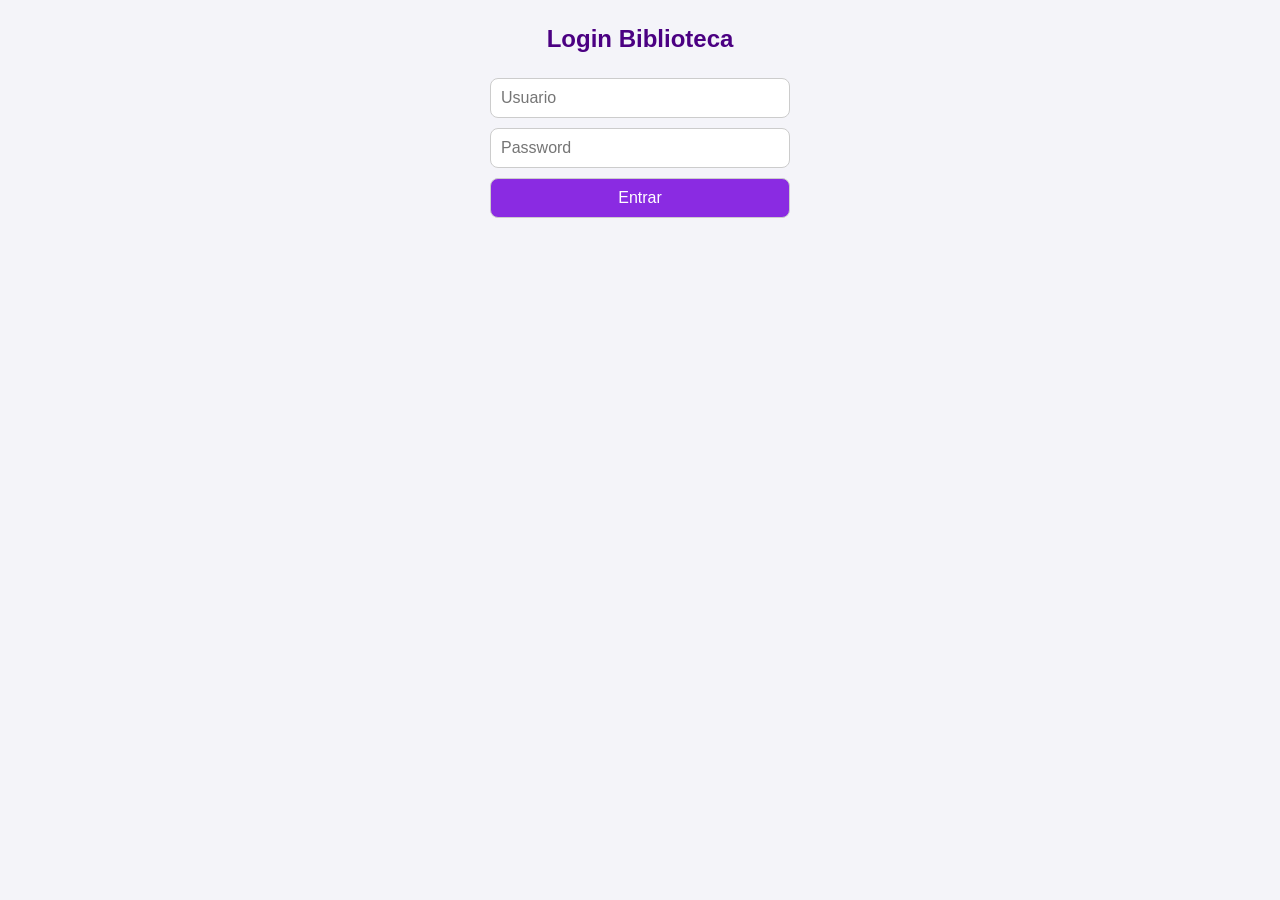
==== src/main/resources/static/index.html @ 3a38c508 "first commit" ====
<!DOCTYPE html>
<html lang="es">
<head>
    <meta charset="UTF-8">
    <title>Login Biblioteca</title>
    <link rel="stylesheet" href="css/styles.css">
</head>
<body>
    <div class="container">
        <h2>Login Biblioteca</h2>
        <input id="usuario" placeholder="Usuario">
        <input id="password" type="password" placeholder="Password">
        <button onclick="login()">Entrar</button>
    </div>
    <script src="js/app.js"></script>
</body>
</html>
---- src/main/resources/static/css/styles.css ----
* {
    margin: 0;
    padding: 0;
    box-sizing: border-box;
    font-family: Arial, sans-serif;
}

body {
    background-color: #f4f4f9;
    color: #333;
    line-height: 1.6;
    padding: 20px;
}

h2 {
    text-align: center;
    margin-bottom: 20px;
    color: #4b0082; /* morado oscuro */
}

input, button {
    display: block;
    width: 300px;
    margin: 10px auto;
    padding: 10px;
    font-size: 16px;
    border-radius: 8px;
    border: 1px solid #ccc;
}

input:focus {
    outline: none;
    border-color: #8a2be2; /* morado */
    box-shadow: 0 0 5px #8a2be2;
}

button {
    background-color: #8a2be2;
    color: white;
    cursor: pointer;
    transition: 0.3s;
}

button:hover {
    background-color: #5d0fa5;
}

#resultados, #historialResultados {
    width: 80%;
    max-width: 600px;
    margin: 20px auto;
    padding: 15px;
    background-color: #fff;
    border-radius: 10px;
    box-shadow: 0 0 10px rgba(0,0,0,0.1);
}

p {
    padding: 8px 0;
    border-bottom: 1px solid #eee;
}

p:last-child {
    border-bottom: none;
}

.container {
    max-width: 600px;
    margin: auto;
}
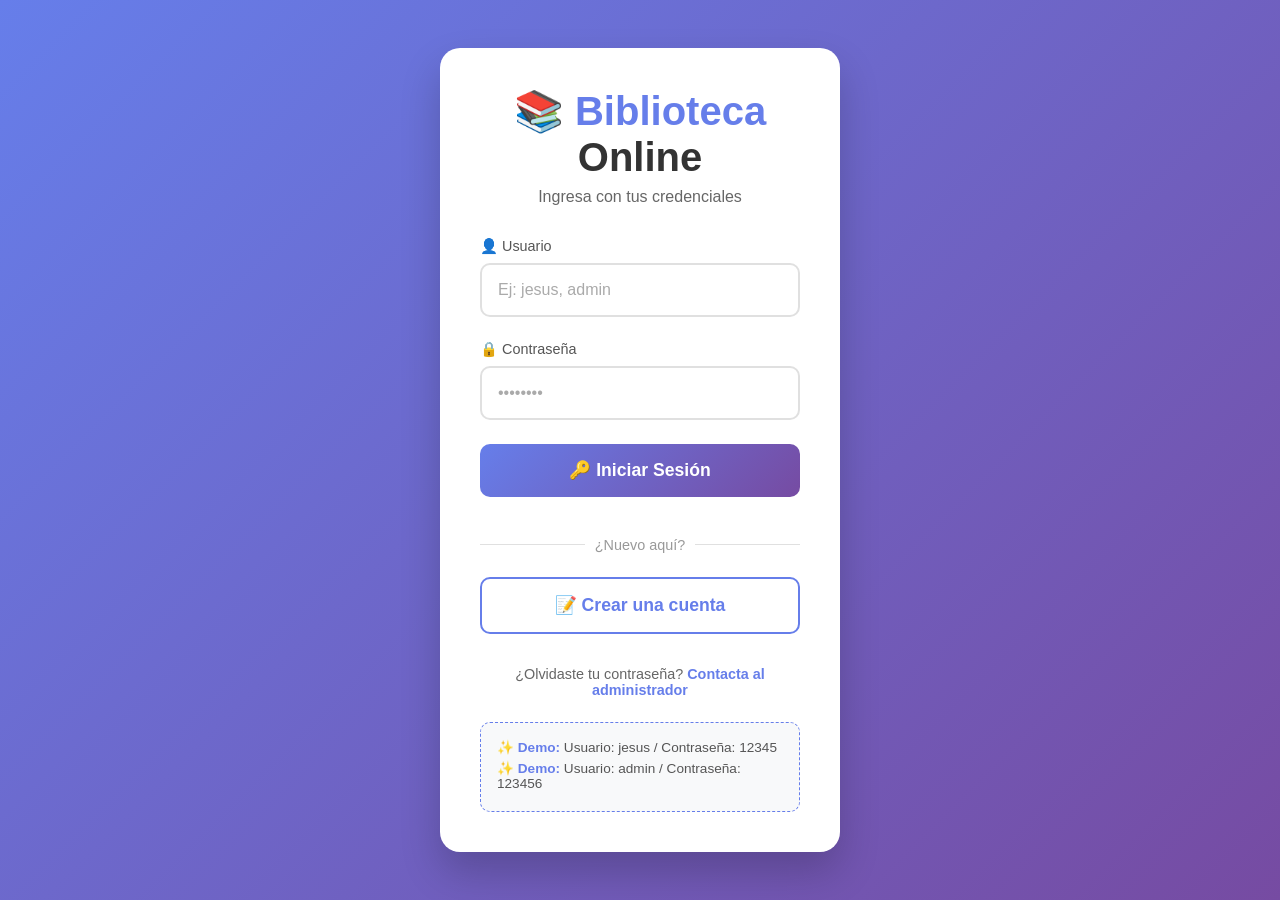
==== commit 393ac064: "Proyecto biblioteca completo-Versión final" ====
--- a/src/main/resources/static/index.html
+++ b/src/main/resources/static/index.html
@@ -2,16 +2,352 @@
 <html lang="es">
 <head>
     <meta charset="UTF-8">
-    <title>Login Biblioteca</title>
+    <meta name="viewport" content="width=device-width, initial-scale=1.0">
+    <title>Login - Biblioteca Online</title>
     <link rel="stylesheet" href="css/styles.css">
+    <style>
+        * {
+            margin: 0;
+            padding: 0;
+            box-sizing: border-box;
+        }
+
+        body {
+            font-family: 'Segoe UI', Tahoma, Geneva, Verdana, sans-serif;
+            background: linear-gradient(135deg, #667eea 0%, #764ba2 100%);
+            min-height: 100vh;
+            display: flex;
+            justify-content: center;
+            align-items: center;
+        }
+
+        .login-container {
+            background: white;
+            padding: 2.5rem;
+            border-radius: 20px;
+            box-shadow: 0 20px 40px rgba(0,0,0,0.2);
+            width: 100%;
+            max-width: 400px;
+            margin: 1rem;
+            animation: slideUp 0.5s ease;
+        }
+
+        @keyframes slideUp {
+            from {
+                opacity: 0;
+                transform: translateY(30px);
+            }
+            to {
+                opacity: 1;
+                transform: translateY(0);
+            }
+        }
+
+        .login-header {
+            text-align: center;
+            margin-bottom: 2rem;
+        }
+
+        .login-header h1 {
+            color: #333;
+            font-size: 2.5rem;
+            margin-bottom: 0.5rem;
+        }
+
+        .login-header h1 span {
+            color: #667eea;
+        }
+
+        .login-header p {
+            color: #666;
+            font-size: 1rem;
+        }
+
+        .input-group {
+            margin-bottom: 1.5rem;
+        }
+
+        .input-group label {
+            display: block;
+            margin-bottom: 0.5rem;
+            color: #555;
+            font-weight: 500;
+            font-size: 0.9rem;
+        }
+
+        .input-group input {
+            width: 100%;
+            padding: 1rem;
+            border: 2px solid #e0e0e0;
+            border-radius: 10px;
+            font-size: 1rem;
+            transition: all 0.3s ease;
+            outline: none;
+        }
+
+        .input-group input:focus {
+            border-color: #667eea;
+            box-shadow: 0 0 0 3px rgba(102, 126, 234, 0.1);
+        }
+
+        .input-group input::placeholder {
+            color: #aaa;
+        }
+
+        .btn-login {
+            width: 100%;
+            padding: 1rem;
+            background: linear-gradient(135deg, #667eea 0%, #764ba2 100%);
+            color: white;
+            border: none;
+            border-radius: 10px;
+            font-size: 1.1rem;
+            font-weight: 600;
+            cursor: pointer;
+            transition: all 0.3s ease;
+            margin-bottom: 1rem;
+        }
+
+        .btn-login:hover {
+            transform: translateY(-2px);
+            box-shadow: 0 10px 20px rgba(102, 126, 234, 0.3);
+        }
+
+        .btn-login:active {
+            transform: translateY(0);
+        }
+
+        /* NUEVO: Botón de registro */
+        .btn-register {
+            width: 100%;
+            padding: 1rem;
+            background: transparent;
+            color: #667eea;
+            border: 2px solid #667eea;
+            border-radius: 10px;
+            font-size: 1.1rem;
+            font-weight: 600;
+            cursor: pointer;
+            transition: all 0.3s ease;
+            margin-bottom: 1rem;
+            text-decoration: none;
+            display: inline-block;
+            text-align: center;
+        }
+
+        .btn-register:hover {
+            background: #667eea;
+            color: white;
+            transform: translateY(-2px);
+            box-shadow: 0 10px 20px rgba(102, 126, 234, 0.3);
+        }
+
+        .btn-register:active {
+            transform: translateY(0);
+        }
+
+        /* Divisor */
+        .divider {
+            display: flex;
+            align-items: center;
+            text-align: center;
+            margin: 1.5rem 0;
+            color: #999;
+        }
+
+        .divider::before,
+        .divider::after {
+            content: '';
+            flex: 1;
+            border-bottom: 1px solid #e0e0e0;
+        }
+
+        .divider span {
+            padding: 0 10px;
+            font-size: 0.9rem;
+        }
+
+        .login-footer {
+            text-align: center;
+            color: #666;
+            font-size: 0.9rem;
+            margin-top: 1rem;
+        }
+
+        .login-footer a {
+            color: #667eea;
+            text-decoration: none;
+            font-weight: 600;
+        }
+
+        .login-footer a:hover {
+            text-decoration: underline;
+        }
+
+        /* Mensajes de alerta */
+        .alert {
+            padding: 1rem;
+            border-radius: 8px;
+            margin-bottom: 1rem;
+            text-align: center;
+            font-size: 0.9rem;
+            display: none;
+        }
+
+        .alert.show {
+            display: block;
+            animation: shake 0.3s ease;
+        }
+
+        .alert-success {
+            background-color: #d4edda;
+            color: #155724;
+            border-left: 4px solid #4CAF50;
+        }
+
+        .alert-error {
+            background-color: #f8d7da;
+            color: #721c24;
+            border-left: 4px solid #ff4444;
+        }
+
+        @keyframes shake {
+            0%, 100% { transform: translateX(0); }
+            25% { transform: translateX(-5px); }
+            75% { transform: translateX(5px); }
+        }
+
+        /* Demo credentials */
+        .demo-credentials {
+            background-color: #f8f9fa;
+            padding: 1rem;
+            border-radius: 10px;
+            margin-top: 1.5rem;
+            font-size: 0.85rem;
+            border: 1px dashed #667eea;
+        }
+
+        .demo-credentials p {
+            color: #555;
+            margin-bottom: 0.3rem;
+        }
+
+        .demo-credentials span {
+            color: #667eea;
+            font-weight: 600;
+        }
+    </style>
 </head>
 <body>
-    <div class="container">
-        <h2>Login Biblioteca</h2>
-        <input id="usuario" placeholder="Usuario">
-        <input id="password" type="password" placeholder="Password">
-        <button onclick="login()">Entrar</button>
+    <div class="login-container">
+        <div class="login-header">
+            <h1>📚 <span>Biblioteca</span> Online</h1>
+            <p>Ingresa con tus credenciales</p>
+        </div>
+
+        <!-- Mensaje de alerta (para éxito/error) -->
+        <div class="alert" id="alertMessage"></div>
+
+        <form onsubmit="event.preventDefault(); login();">
+            <div class="input-group">
+                <label for="usuario">👤 Usuario</label>
+                <input type="text" id="usuario" placeholder="Ej: jesus, admin" required>
+            </div>
+
+            <div class="input-group">
+                <label for="password">🔒 Contraseña</label>
+                <input type="password" id="password" placeholder="••••••••" required>
+            </div>
+
+            <button type="submit" class="btn-login">
+                <span>🔑</span> Iniciar Sesión
+            </button>
+        </form>
+
+        <!-- NUEVO: Divisor y botón de registro -->
+        <div class="divider">
+            <span>¿Nuevo aquí?</span>
+        </div>
+
+        <a href="registro.html" class="btn-register">
+            <span>📝</span> Crear una cuenta
+        </a>
+
+        <div class="login-footer">
+            <p>¿Olvidaste tu contraseña? <a href="#">Contacta al administrador</a></p>
+        </div>
+
+        <div class="demo-credentials">
+            <p><span>✨ Demo:</span> Usuario: jesus / Contraseña: 12345</p>
+            <p><span>✨ Demo:</span> Usuario: admin / Contraseña: 123456</p>
+        </div>
     </div>
+
     <script src="js/app.js"></script>
+    <script>
+        const API = "http://localhost:8080";
+
+        function mostrarMensaje(mensaje, tipo) {
+            const alert = document.getElementById('alertMessage');
+            alert.textContent = mensaje;
+            alert.className = 'alert show alert-' + tipo;
+            
+            // Ocultar después de 5 segundos
+            setTimeout(() => {
+                alert.classList.remove('show');
+            }, 5000);
+        }
+
+        function login() {
+            let usuario = document.getElementById("usuario").value;
+            let password = document.getElementById("password").value;
+
+            if (!usuario || !password) {
+                mostrarMensaje('Por favor completa todos los campos', 'error');
+                return;
+            }
+
+            fetch(API + "/usuarios/login", {
+                method: "POST",
+                headers: {"Content-Type": "application/json"},
+                body: JSON.stringify({nombre: usuario, password: password})
+            })
+            .then(async response => {
+                if (response.ok) {
+                    return response.json();
+                } else {
+                    const error = await response.text();
+                    throw new Error(error);
+                }
+            })
+            .then(data => {
+                if (data && data.id) {
+                    mostrarMensaje('✅ Login exitoso! Redirigiendo...', 'success');
+                    localStorage.setItem('usuarioId', data.id);
+                    localStorage.setItem('usuarioNombre', data.nombre);
+                    
+                    setTimeout(() => {
+                        window.location.href = "buscar.html";
+                    }, 1500);
+                } else {
+                    mostrarMensaje('❌ Usuario o contraseña incorrectos', 'error');
+                }
+            })
+            .catch(err => {
+                console.error("Error:", err);
+                mostrarMensaje('❌ Error al conectar con el servidor', 'error');
+            });
+        }
+
+        // Mostrar mensaje si viene de registro exitoso
+        document.addEventListener('DOMContentLoaded', function() {
+            const urlParams = new URLSearchParams(window.location.search);
+            if (urlParams.get('registro') === 'exitoso') {
+                const usuario = urlParams.get('usuario');
+                mostrarMensaje(`✅ ¡Registro exitoso! Bienvenido ${usuario}. Por favor inicia sesión.`, 'success');
+                document.getElementById('usuario').value = usuario;
+            }
+        });
+    </script>
 </body>
 </html>
--- a/src/main/resources/static/css/styles.css
+++ b/src/main/resources/static/css/styles.css
@@ -1,70 +1,592 @@
+/* ===== RESET Y ESTILOS GLOBALES ===== */
 * {
     margin: 0;
     padding: 0;
     box-sizing: border-box;
-    font-family: Arial, sans-serif;
 }
 
 body {
-    background-color: #f4f4f9;
+    font-family: 'Segoe UI', Tahoma, Geneva, Verdana, sans-serif;
+    background: linear-gradient(135deg, #667eea 0%, #764ba2 100%);
+    min-height: 100vh;
     color: #333;
-    line-height: 1.6;
-    padding: 20px;
+}
+
+/* ===== BARRA DE NAVEGACIÓN ===== */
+.navbar {
+    background-color: rgba(255, 255, 255, 0.95);
+    padding: 1rem 2rem;
+    box-shadow: 0 2px 10px rgba(0,0,0,0.1);
+    position: sticky;
+    top: 0;
+    z-index: 1000;
+    display: flex;
+    justify-content: space-between;
+    align-items: center;
+    flex-wrap: wrap;
+    backdrop-filter: blur(10px);
+}
+
+.nav-brand {
+    font-size: 1.5rem;
+    font-weight: bold;
+    color: #667eea;
+    display: flex;
+    align-items: center;
+    gap: 0.5rem;
+}
+
+.nav-brand i {
+    font-size: 1.8rem;
+}
+
+.nav-menu {
+    display: flex;
+    gap: 1rem;
+    align-items: center;
+    flex-wrap: wrap;
+}
+
+.nav-menu a {
+    text-decoration: none;
+    color: #333;
+    padding: 0.5rem 1rem;
+    border-radius: 5px;
+    transition: all 0.3s ease;
+    font-weight: 500;
+    display: flex;
+    align-items: center;
+    gap: 0.3rem;
+}
+
+.nav-menu a:hover {
+    background-color: #667eea;
+    color: white;
+    transform: translateY(-2px);
+}
+
+.nav-menu a.active {
+    background-color: #667eea;
+    color: white;
+}
+
+.user-info {
+    color: #667eea;
+    font-weight: 500;
+    margin-right: 1rem;
+    padding: 0.5rem 1rem;
+    background-color: #f0f0ff;
+    border-radius: 20px;
+    display: flex;
+    align-items: center;
+    gap: 0.5rem;
+    border: 1px solid #667eea;
+}
+
+.logout-btn {
+    background-color: #ff4444;
+    color: white !important;
+}
+
+.logout-btn:hover {
+    background-color: #cc0000 !important;
+}
+
+/* ===== CONTENEDORES PRINCIPALES ===== */
+.container {
+    max-width: 1200px;
+    margin: 2rem auto;
+    padding: 0 1rem;
+}
+
+/* ===== TARJETAS ===== */
+.card {
+    background: white;
+    padding: 2rem;
+    border-radius: 15px;
+    box-shadow: 0 4px 15px rgba(0,0,0,0.1);
+    margin-bottom: 2rem;
+    animation: slideUp 0.5s ease;
+}
+
+@keyframes slideUp {
+    from {
+        opacity: 0;
+        transform: translateY(30px);
+    }
+    to {
+        opacity: 1;
+        transform: translateY(0);
+    }
+}
+
+/* ===== TÍTULOS ===== */
+h1 {
+    color: #333;
+    margin-bottom: 1rem;
+    font-size: 2.5rem;
+}
+
+h1 span {
+    color: #667eea;
 }
 
 h2 {
+    color: #333;
+    margin-bottom: 1rem;
+    font-size: 2rem;
+}
+
+h3 {
+    color: #333;
+    margin-bottom: 1rem;
+    font-size: 1.5rem;
+    border-bottom: 2px solid #f0f0f0;
+    padding-bottom: 0.5rem;
+}
+
+/* ===== FORMULARIOS ===== */
+.input-group {
+    margin-bottom: 1.5rem;
+}
+
+.input-group label {
+    display: block;
+    margin-bottom: 0.5rem;
+    color: #555;
+    font-weight: 500;
+    font-size: 0.9rem;
+}
+
+.input-group input,
+.input-group select,
+.input-group textarea {
+    width: 100%;
+    padding: 1rem;
+    border: 2px solid #e0e0e0;
+    border-radius: 10px;
+    font-size: 1rem;
+    transition: all 0.3s ease;
+    outline: none;
+    font-family: inherit;
+}
+
+.input-group input:focus,
+.input-group select:focus,
+.input-group textarea:focus {
+    border-color: #667eea;
+    box-shadow: 0 0 0 3px rgba(102, 126, 234, 0.1);
+}
+
+.input-group input::placeholder {
+    color: #aaa;
+}
+
+.input-group input[readonly] {
+    background-color: #f8f9fa;
+    cursor: not-allowed;
+}
+
+/* ===== BOTONES ===== */
+.btn {
+    padding: 1rem 2rem;
+    border: none;
+    border-radius: 10px;
+    font-size: 1rem;
+    font-weight: 600;
+    cursor: pointer;
+    transition: all 0.3s ease;
+    display: inline-flex;
+    align-items: center;
+    gap: 0.5rem;
+    justify-content: center;
+}
+
+.btn-primary {
+    background: linear-gradient(135deg, #667eea 0%, #764ba2 100%);
+    color: white;
+}
+
+.btn-primary:hover {
+    transform: translateY(-2px);
+    box-shadow: 0 10px 20px rgba(102, 126, 234, 0.3);
+}
+
+.btn-success {
+    background-color: #4CAF50;
+    color: white;
+}
+
+.btn-success:hover {
+    background-color: #45a049;
+    transform: translateY(-2px);
+}
+
+.btn-danger {
+    background-color: #ff4444;
+    color: white;
+}
+
+.btn-danger:hover {
+    background-color: #cc0000;
+    transform: translateY(-2px);
+}
+
+.btn:active {
+    transform: translateY(0);
+}
+
+.btn:disabled {
+    background-color: #cccccc;
+    cursor: not-allowed;
+    opacity: 0.7;
+    transform: none;
+}
+
+/* ===== TARJETAS DE LIBROS ===== */
+.libro-card {
+    border: none;
+    margin-bottom: 1.5rem;
+    padding: 1.5rem;
+    border-radius: 10px;
+    background: linear-gradient(135deg, #f5f7fa 0%, #e9ecef 100%);
+    transition: all 0.3s ease;
+    display: flex;
+    justify-content: space-between;
+    align-items: center;
+    flex-wrap: wrap;
+    gap: 1rem;
+}
+
+.libro-card:hover {
+    transform: translateY(-3px);
+    box-shadow: 0 5px 20px rgba(0,0,0,0.15);
+}
+
+.libro-info {
+    flex: 1;
+}
+
+.libro-info h4 {
+    color: #2c3e50;
+    margin-bottom: 0.5rem;
+    font-size: 1.3rem;
+}
+
+.libro-info p {
+    color: #666;
+    margin-bottom: 0.3rem;
+    display: flex;
+    align-items: center;
+    gap: 0.5rem;
+}
+
+/* ===== TARJETAS DE RESERVA ===== */
+.reserva-card {
+    border: none;
+    margin-bottom: 1.5rem;
+    padding: 1.5rem;
+    border-radius: 10px;
+    background: linear-gradient(135deg, #f5f7fa 0%, #e9ecef 100%);
+    transition: all 0.3s ease;
+    position: relative;
+    overflow: hidden;
+}
+
+.reserva-card::before {
+    content: '';
+    position: absolute;
+    top: 0;
+    left: 0;
+    width: 5px;
+    height: 100%;
+    background: #4CAF50;
+}
+
+.reserva-card:hover {
+    transform: translateX(5px);
+    box-shadow: 0 5px 20px rgba(0,0,0,0.15);
+}
+
+.reserva-content {
+    display: flex;
+    justify-content: space-between;
+    align-items: center;
+    flex-wrap: wrap;
+    gap: 1rem;
+}
+
+.reserva-info {
+    flex: 1;
+}
+
+.reserva-info h3 {
+    color: #2c3e50;
+    margin-bottom: 0.5rem;
+    font-size: 1.3rem;
+    border: none;
+    padding: 0;
+}
+
+.reserva-info p {
+    color: #666;
+    margin-bottom: 0.3rem;
+    display: flex;
+    align-items: center;
+    gap: 0.5rem;
+}
+
+/* ===== ESTADOS ===== */
+.disponible {
+    color: #4CAF50;
+    font-weight: 600;
+}
+
+.no-disponible {
+    color: #ff4444;
+    font-weight: 600;
+}
+
+.estado-activa {
+    display: inline-block;
+    background-color: #4CAF50;
+    color: white;
+    padding: 0.3rem 1rem;
+    border-radius: 20px;
+    font-size: 0.9rem;
+    font-weight: 500;
+}
+
+.estado-cancelada {
+    display: inline-block;
+    background-color: #ff4444;
+    color: white;
+    padding: 0.3rem 1rem;
+    border-radius: 20px;
+    font-size: 0.9rem;
+    font-weight: 500;
+}
+
+/* ===== BUSCADOR ===== */
+.search-box {
+    display: flex;
+    gap: 1rem;
+    max-width: 600px;
+    margin: 0 auto;
+}
+
+.search-box input {
+    flex: 1;
+    padding: 1rem 1.5rem;
+    border: 2px solid #e0e0e0;
+    border-radius: 10px;
+    font-size: 1rem;
+    transition: all 0.3s ease;
+    outline: none;
+}
+
+.search-box input:focus {
+    border-color: #667eea;
+    box-shadow: 0 0 0 3px rgba(102, 126, 234, 0.1);
+}
+
+/* ===== FILTROS RÁPIDOS ===== */
+.quick-filters {
+    display: flex;
+    gap: 1rem;
+    justify-content: center;
+    margin-top: 1.5rem;
+    flex-wrap: wrap;
+}
+
+.filter-btn {
+    padding: 0.5rem 1.5rem;
+    background: white;
+    border: 2px solid #667eea;
+    color: #667eea;
+    border-radius: 25px;
+    cursor: pointer;
+    font-weight: 500;
+    transition: all 0.3s ease;
+}
+
+.filter-btn:hover {
+    background: #667eea;
+    color: white;
+    transform: translateY(-2px);
+}
+
+/* ===== ESTADÍSTICAS ===== */
+.stats-container {
+    display: grid;
+    grid-template-columns: repeat(auto-fit, minmax(200px, 1fr));
+    gap: 1.5rem;
+    margin-bottom: 2rem;
+}
+
+.stat-card {
+    background: white;
+    padding: 1.5rem;
+    border-radius: 10px;
+    box-shadow: 0 2px 10px rgba(0,0,0,0.05);
     text-align: center;
-    margin-bottom: 20px;
-    color: #4b0082; /* morado oscuro */
-}
-
-input, button {
+    transition: transform 0.3s ease;
+}
+
+.stat-card:hover {
+    transform: translateY(-5px);
+    box-shadow: 0 5px 20px rgba(0,0,0,0.1);
+}
+
+.stat-number {
+    font-size: 2.5rem;
+    font-weight: bold;
+    color: #667eea;
+    margin-bottom: 0.5rem;
+}
+
+.stat-label {
+    color: #666;
+    font-size: 1rem;
+    text-transform: uppercase;
+    letter-spacing: 1px;
+}
+
+/* ===== MENSAJES ===== */
+.alert {
+    padding: 1rem;
+    border-radius: 8px;
+    margin-bottom: 1rem;
+    text-align: center;
+    font-size: 0.9rem;
+}
+
+.alert-success {
+    background-color: #d4edda;
+    color: #155724;
+    border-left: 4px solid #4CAF50;
+}
+
+.alert-error {
+    background-color: #f8d7da;
+    color: #721c24;
+    border-left: 4px solid #ff4444;
+}
+
+.alert-info {
+    background-color: #d1ecf1;
+    color: #0c5460;
+    border-left: 4px solid #17a2b8;
+}
+
+/* ===== LOADING SPINNER ===== */
+.loading {
+    text-align: center;
+    padding: 3rem;
+}
+
+.spinner {
+    border: 4px solid #f3f3f3;
+    border-top: 4px solid #667eea;
+    border-radius: 50%;
+    width: 50px;
+    height: 50px;
+    animation: spin 1s linear infinite;
+    margin: 0 auto 1rem;
+}
+
+@keyframes spin {
+    0% { transform: rotate(0deg); }
+    100% { transform: rotate(360deg); }
+}
+
+/* ===== MENSAJE SIN RESULTADOS ===== */
+.no-results {
+    text-align: center;
+    padding: 3rem;
+    color: #999;
+}
+
+.no-results i {
+    font-size: 4rem;
+    margin-bottom: 1rem;
+    color: #ddd;
+}
+
+.no-results p {
+    font-size: 1.2rem;
+}
+
+/* ===== FOOTER ===== */
+.footer {
+    text-align: center;
+    padding: 2rem;
+    color: white;
+    margin-top: 2rem;
+}
+
+/* ===== RESPONSIVE ===== */
+@media (max-width: 768px) {
+    .navbar {
+        flex-direction: column;
+        gap: 1rem;
+    }
+    
+    .nav-menu {
+        justify-content: center;
+    }
+    
+    .search-box {
+        flex-direction: column;
+    }
+    
+    .libro-card,
+    .reserva-content {
+        flex-direction: column;
+        text-align: center;
+    }
+    
+    .btn {
+        width: 100%;
+    }
+    
+    h1 {
+        font-size: 2rem;
+    }
+    
+    h2 {
+        font-size: 1.5rem;
+    }
+    
+    .stats-container {
+        grid-template-columns: 1fr;
+    }
+}
+
+/* ===== UTILIDADES ===== */
+.text-center {
+    text-align: center;
+}
+
+.mt-1 { margin-top: 0.5rem; }
+.mt-2 { margin-top: 1rem; }
+.mt-3 { margin-top: 1.5rem; }
+.mt-4 { margin-top: 2rem; }
+
+.mb-1 { margin-bottom: 0.5rem; }
+.mb-2 { margin-bottom: 1rem; }
+.mb-3 { margin-bottom: 1.5rem; }
+.mb-4 { margin-bottom: 2rem; }
+
+.p-1 { padding: 0.5rem; }
+.p-2 { padding: 1rem; }
+.p-3 { padding: 1.5rem; }
+.p-4 { padding: 2rem; }
+
+.hidden {
+    display: none;
+}
+
+.visible {
     display: block;
-    width: 300px;
-    margin: 10px auto;
-    padding: 10px;
-    font-size: 16px;
-    border-radius: 8px;
-    border: 1px solid #ccc;
-}
-
-input:focus {
-    outline: none;
-    border-color: #8a2be2; /* morado */
-    box-shadow: 0 0 5px #8a2be2;
-}
-
-button {
-    background-color: #8a2be2;
-    color: white;
-    cursor: pointer;
-    transition: 0.3s;
-}
-
-button:hover {
-    background-color: #5d0fa5;
-}
-
-#resultados, #historialResultados {
-    width: 80%;
-    max-width: 600px;
-    margin: 20px auto;
-    padding: 15px;
-    background-color: #fff;
-    border-radius: 10px;
-    box-shadow: 0 0 10px rgba(0,0,0,0.1);
-}
-
-p {
-    padding: 8px 0;
-    border-bottom: 1px solid #eee;
-}
-
-p:last-child {
-    border-bottom: none;
-}
-
-.container {
-    max-width: 600px;
-    margin: auto;
 }
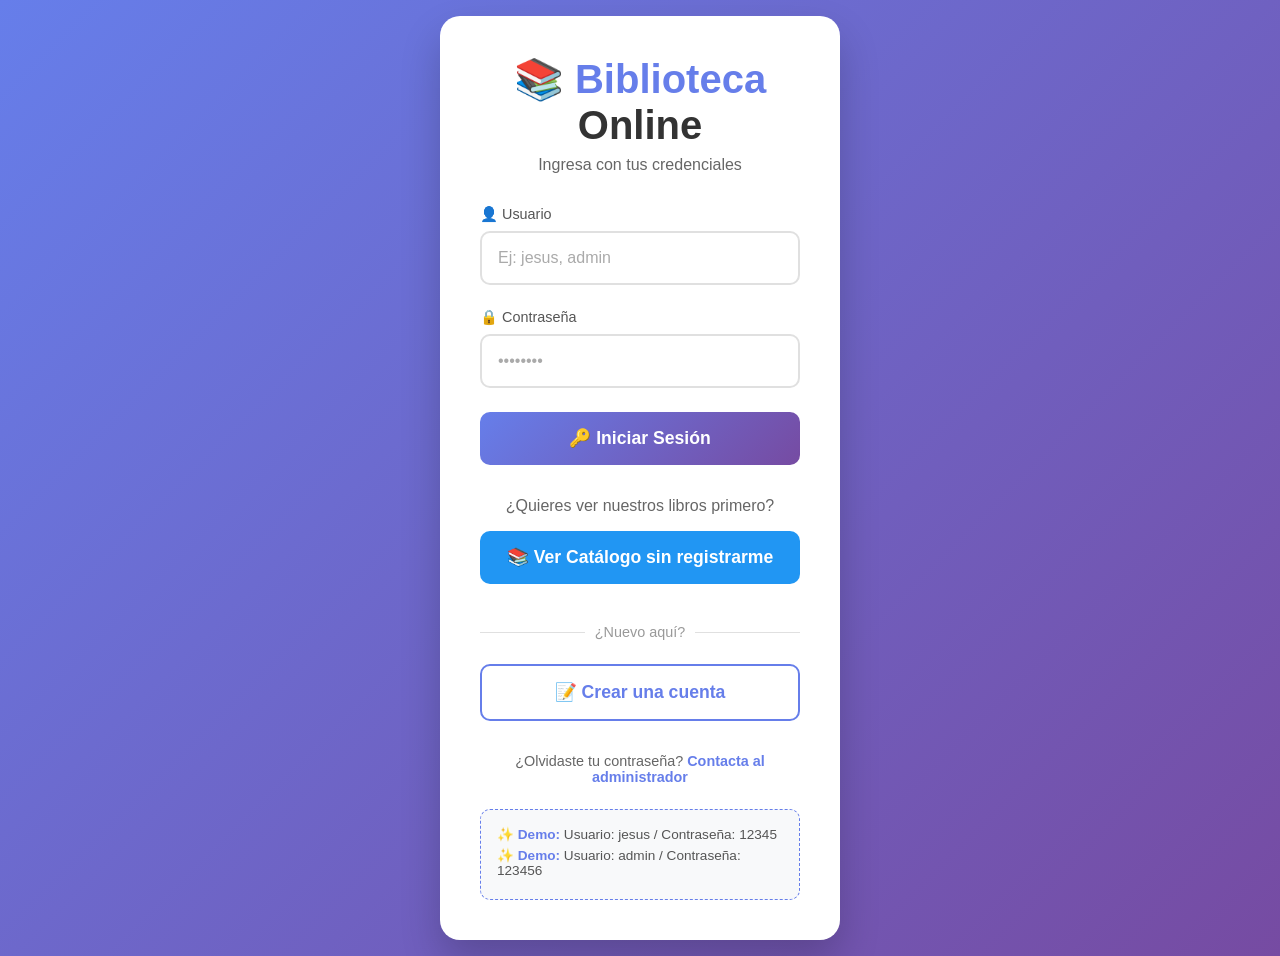
==== commit 1142e941: "FASE 1 COMPLETADA: Vista pública de libros. Se agregó catálogo visible sin login (/catalogo y /libro" ====
--- a/src/main/resources/static/index.html
+++ b/src/main/resources/static/index.html
@@ -117,7 +117,6 @@
             transform: translateY(0);
         }
 
-        /* NUEVO: Botón de registro */
         .btn-register {
             width: 100%;
             padding: 1rem;
@@ -146,6 +145,34 @@
             transform: translateY(0);
         }
 
+        /* Botón de catálogo público */
+        .btn-catalogo {
+            width: 100%;
+            padding: 1rem;
+            background: #2196F3;
+            color: white;
+            border: none;
+            border-radius: 10px;
+            font-size: 1.1rem;
+            font-weight: 600;
+            cursor: pointer;
+            transition: all 0.3s ease;
+            margin-bottom: 1rem;
+            text-decoration: none;
+            display: inline-block;
+            text-align: center;
+        }
+
+        .btn-catalogo:hover {
+            background: #1976D2;
+            transform: translateY(-2px);
+            box-shadow: 0 10px 20px rgba(33, 150, 243, 0.3);
+        }
+
+        .btn-catalogo:active {
+            transform: translateY(0);
+        }
+
         /* Divisor */
         .divider {
             display: flex;
@@ -235,6 +262,13 @@
         .demo-credentials span {
             color: #667eea;
             font-weight: 600;
+        }
+
+        /* Mensaje informativo */
+        .info-message {
+            text-align: center;
+            margin: 1rem 0;
+            color: #666;
         }
     </style>
 </head>
@@ -264,7 +298,15 @@
             </button>
         </form>
 
-        <!-- NUEVO: Divisor y botón de registro -->
+        <!-- NUEVO: Botón de catálogo público -->
+        <div class="info-message">
+            <p>¿Quieres ver nuestros libros primero?</p>
+        </div>
+        <a href="/catalogo" class="btn-catalogo">
+            📚 Ver Catálogo sin registrarme
+        </a>
+
+        <!-- Divisor y botón de registro -->
         <div class="divider">
             <span>¿Nuevo aquí?</span>
         </div>
@@ -292,7 +334,6 @@
             alert.textContent = mensaje;
             alert.className = 'alert show alert-' + tipo;
             
-            // Ocultar después de 5 segundos
             setTimeout(() => {
                 alert.classList.remove('show');
             }, 5000);
@@ -303,7 +344,7 @@
             let password = document.getElementById("password").value;
 
             if (!usuario || !password) {
-                mostrarMensaje('Por favor completa todos los campos', 'error');
+                mostrarMensaje('❌ Por favor completa todos los campos', 'error');
                 return;
             }
 
